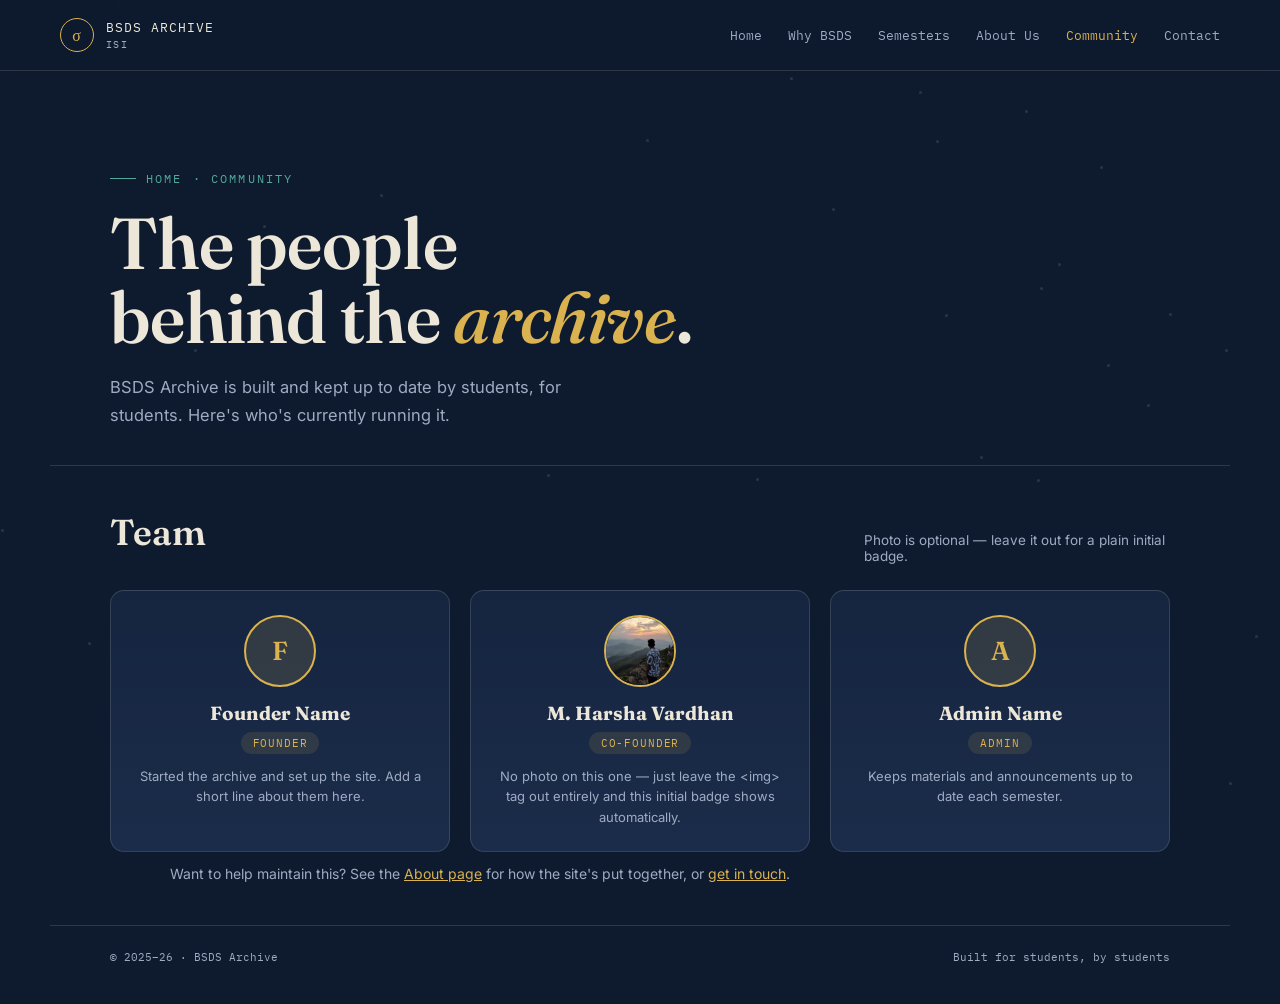
==== community.html @ 1b106ffe "Add files via upload" ====
<!DOCTYPE html>
<html lang="en">
<head>
<meta charset="UTF-8">
<meta name="viewport" content="width=device-width, initial-scale=1.0, maximum-scale=5.0, user-scalable=yes">
<title>Community · BSDS Archive</title>
<link rel="preconnect" href="https://fonts.googleapis.com">
<link href="https://fonts.googleapis.com/css2?family=Fraunces:opsz,wght@9..144,400;9..144,500;9..144,600;9..144,700&family=Inter:wght@400;500;600;700&family=IBM+Plex+Mono:wght@400;500;600&display=swap" rel="stylesheet">
<link rel="stylesheet" href="css/base.css">
<link rel="stylesheet" href="css/components.css">
<link rel="stylesheet" href="css/responsive.css">
</head>
<body>

<div id="scatter"></div>

<header class="topbar">
  <div class="brand">
    <div class="mark">σ</div>
    <div>BSDS ARCHIVE<small>ISI</small></div>
  </div>
  <nav class="top-links" id="navLinks">
    <a href="index.html">Home</a>
    <a href="index.html#about">Why BSDS</a>
    <a href="semesters.html">Semesters</a>
    <a href="about.html">About Us</a>
    <a href="community.html" class="current">Community</a>
    <a href="contact.html">Contact</a>
  </nav>
  <div class="nav-backdrop" id="navBackdrop"></div>
  <button class="nav-toggle" id="navToggle" aria-label="Toggle menu" aria-expanded="false">
    <span class="bar"></span><span class="bar"></span><span class="bar"></span>
  </button>
</header>

<main>
  <section class="hero hero-compact">
    <div>
      <div class="eyebrow"><a href="index.html">Home</a> · Community</div>
      <h1 class="headline">The people<br>behind the <em>archive</em>.</h1>
      <p class="lede">BSDS Archive is built and kept up to date by students, for students. Here's who's currently running it.</p>
    </div>
  </section>

  <div class="section-head">
    <h2>Team</h2>
    <p>Photo is optional — leave it out for a plain initial badge.</p>
  </div>
  <section class="about">
    <!--
      EDIT ME: one .member-card per person. "photo" is optional — omit
      the <img> entirely (see the second card below) and an initial
      badge shows instead. Just copy a card, change the name/role/bio,
      and either point img src at a real photo or delete the img tag.
    -->
    <div class="feature-grid" id="memberGrid">
      <div class="member-card">
        <img class="member-photo" src="files/community/founder.jpg" alt="Founder" onerror="this.remove()">
        <div class="member-initial" data-name="Founder Name">F</div>
        <h3>Founder Name</h3>
        <span class="member-role">Founder</span>
        <p>Started the archive and set up the site. Add a short line about them here.</p>
      </div>

      <div class="member-card">
        <img class="member-photo" src="files/community/cofounder.jpg" alt="Co-Founder" onerror="this.remove()">
        <div class="member-initial" data-name="Co-Founder Name">C</div>
        <h3>M. Harsha Vardhan</h3>
        <span class="member-role">Co-Founder</span>
        <p>No photo on this one — just leave the &lt;img&gt; tag out entirely and this initial badge shows automatically.</p>
      </div>

      <div class="member-card">
        <div class="member-initial" data-name="Admin Name">A</div>
        <h3>Admin Name</h3>
        <span class="member-role">Admin</span>
        <p>Keeps materials and announcements up to date each semester.</p>
      </div>
    </div>
    <p class="section-note">Want to help maintain this? See the <a href="about.html" style="color:var(--gold);">About page</a> for how the site's put together, or <a href="contact.html" style="color:var(--gold);">get in touch</a>.</p>
  </section>

  <footer>
    <span>© 2025–26 · BSDS Archive</span>
    <span>Built for students, by students</span>
  </footer>
</main>

<script src="js/app.js"></script>
<script>
  document.addEventListener('DOMContentLoaded', () => {
    initScatter();
    initFixedHeader();
    initMobileNav();
    initScrollReveal('.member-card');
    document.querySelectorAll('.member-initial').forEach((el) => {
      el.textContent = (el.dataset.name || '?').trim().charAt(0).toUpperCase();
    });
  });
</script>
<script src="./js/protection.js"></script>

</body>
</html>
---- css/base.css ----
/* =====================================================================
   BSDS ARCHIVE — BASE STYLESHEET
   =====================================================================
   Part 1 of 4. The stylesheet used to be one big file; it's now split
   by concern so each page only has to load what it actually uses:

     base.css        ← this file. Tokens, reset, header/nav, hero,
                        buttons, the About section, footer. Every page
                        loads this one.
     components.css   ← cards, tabs, timeline, syllabus, timetable,
                        calendar, the materials drawer, announcements.
                        Loaded by index/semesters/semesterN pages.
     viewer.css        ← just the PDF viewer page (viewer.html).
     responsive.css     ← every @media breakpoint, for every component
                        above. Loaded LAST on every page — @media rules
                        need to come after the rules they override.

   Load order in <head> matters: base.css → components.css (if needed)
   → viewer.css (if needed) → responsive.css always last.

   TABLE OF CONTENTS (this file)
   1.  DESIGN TOKENS ............................ :root
   2.  BASE / RESET ............................. *, html, body
   3.  AMBIENT BACKGROUND ....................... #scatter
   4.  HEADER + NAV (incl. mobile menu) ......... .topbar
   5.  HERO ......................................  .hero
   6.  SECTION HEADINGS .......................... .section-head
   7.  BUTTONS / TAGS / BADGES ................... .btn, .tag, .status
   7b. ABOUT / FEATURE GRID ..................... .about, .feature-card
   7c. CTA BANNER ................................ .cta-banner
   8.  FOOTER ....................................  footer
   ===================================================================== */


/* ---------------------------------------------------------------------
   1. DESIGN TOKENS
   All colors/spacing live here. Change a value once, it updates
   everywhere the variable is used — across all four CSS files.
--------------------------------------------------------------------- */
:root{
  --ink:#0e1a2e;         /* page background */
  --panel:#152540;       /* card background (top of gradient) */
  --panel-2:#1b2c4a;     /* card background (bottom of gradient) */
  --line: rgba(237,231,217,0.14); /* hairline borders */
  --paper:#ede7d9;       /* primary text */
  --paper-dim:#9fabc2;   /* secondary/muted text */

  /* accent colors — one per "subject family" used across the site */
  --gold:#dab24f;    /* Statistics / primary accent / "available" state */
  --violet:#8c80d6;  /* Mathematics */
  --teal:#52a99a;    /* Probability / holidays */
  --brick:#c06a4e;   /* Economics / exams */

  --radius: 14px;
  --radius-sm: 10px;
  --maxw: 1180px;
}

/* ---------------------------------------------------------------------
   2. BASE / RESET
--------------------------------------------------------------------- */
*{ box-sizing:border-box; }
html{ scroll-behavior:smooth; overflow-x:hidden; width:100%; }
body{
  margin:0;
  background:var(--ink);
  color:var(--paper);
  font-family:'Inter',sans-serif;
  overflow-x:hidden;
  width:100%;
  position:relative;
  padding-top:70px; /* rough fallback matching header.topbar's height, so there's
                        no flash of content underneath it before initFixedHeader()
                        in js/app.js measures and corrects this exactly */
}
::selection{ background:var(--gold); color:var(--ink); }
a{ color:inherit; }
img{ max-width:100%; display:block; }

/* Removes the ~300ms tap delay some mobile browsers add while deciding
   whether a tap is the start of a double-tap-to-zoom gesture, and drops
   the default gray flash on tap so buttons feel instantly responsive. */
button, a, .card, .tab-btn, .nav-toggle, .close-btn, .t-entry{
  touch-action: manipulation;
  -webkit-tap-highlight-color: transparent;
}

/* ---------------------------------------------------------------------
   3. AMBIENT BACKGROUND — small floating dots, purely decorative.
   Populated by js/app.js -> initScatter()
--------------------------------------------------------------------- */
#scatter{ position:fixed; inset:0; z-index:0; pointer-events:none; opacity:.55; }
#scatter span{
  position:absolute; width:3px; height:3px; border-radius:50%;
  background:var(--paper-dim); opacity:.35;
}
@keyframes float{ 0%,100%{ transform:translateY(0); } 50%{ transform:translateY(-22px); } }

/* ---------------------------------------------------------------------
   4. HEADER + NAV
--------------------------------------------------------------------- */
/* Fixed (not sticky) — sticky can behave inconsistently once nested/
   ambiguous scroll containers are involved (which is exactly what the
   overflow-x:hidden safety-net on html/body above creates in some mobile
   browsers), so this uses plain position:fixed to guarantee the header
   never scrolls away. See initFixedHeader() in js/app.js, which measures
   its real height and pushes <body>'s content down to match. */
header.topbar{
  position:fixed; top:0; left:0; right:0; z-index:40;
  display:flex; align-items:center; justify-content:space-between;
  padding:18px clamp(16px,5vw,60px);
  background:rgba(14,26,46,0.82);
  backdrop-filter: blur(10px);
  border-bottom:1px solid var(--line);
}
.brand{ display:flex; align-items:center; gap:12px; font-family:'IBM Plex Mono',monospace; letter-spacing:.08em; font-size:13px; }
.brand .mark{
  width:34px; height:34px; border:1px solid var(--gold); border-radius:50%;
  display:flex; align-items:center; justify-content:center;
  font-family:'Fraunces',serif; font-size:16px; color:var(--gold); flex:none;
}
.brand small{ display:block; color:var(--paper-dim); font-size:10px; letter-spacing:.14em; margin-top:2px; }

nav.top-links{ display:flex; align-items:center; gap:26px; font-size:13px; font-family:'IBM Plex Mono',monospace; color:var(--paper-dim); }
nav.top-links a{ text-decoration:none; transition:color .25s; white-space:nowrap; }
nav.top-links a:hover, nav.top-links a.current{ color:var(--gold); }

/* hamburger button — hidden on desktop, shown under 780px */
.nav-toggle{
  display:none; width:44px; height:44px; border-radius:50%;
  border:1px solid var(--line); background:transparent; color:var(--paper);
  cursor:pointer; align-items:center; justify-content:center; flex:none;
  position:relative; z-index:41; /* stays above the slide-in nav so it always toggles it */
}
.nav-toggle svg{ width:18px; height:18px; display:none; } /* legacy safeguard, spans below are what's actually used */
/* the two lines that morph into an "X" when the menu is open (see app.js toggleNav) */
.nav-toggle .bar{
  position:absolute; left:12px; right:12px; height:2px; background:currentColor;
  transition: transform .3s ease, opacity .2s ease;
}
.nav-toggle .bar:nth-child(1){ top:16px; }
.nav-toggle .bar:nth-child(2){ top:22px; }
.nav-toggle .bar:nth-child(3){ top:28px; }
.nav-toggle.active .bar:nth-child(1){ transform: translateY(6px) rotate(45deg); }
.nav-toggle.active .bar:nth-child(2){ opacity:0; }
.nav-toggle.active .bar:nth-child(3){ transform: translateY(-6px) rotate(-45deg); }

/* dimmed backdrop behind the mobile nav — invisible/inert until .open */
.nav-backdrop{
  display:none; position:fixed; inset:0; z-index:38;
  background:rgba(6,11,20,0.6); backdrop-filter: blur(2px);
  opacity:0; pointer-events:none; transition: opacity .3s ease;
}
.nav-backdrop.open{ opacity:1; pointer-events:auto; }

/* ---------------------------------------------------------------------
   5. HERO
--------------------------------------------------------------------- */
.hero{
  padding:min(11vw,100px) clamp(16px,6vw,60px) 40px;
  max-width:var(--maxw); margin:0 auto;
  display:grid; grid-template-columns: 1.15fr .85fr; gap:40px; align-items:center;
}
.hero.hero-compact{ padding-bottom:20px; grid-template-columns:1fr .6fr; }
.eyebrow{
  font-family:'IBM Plex Mono',monospace; font-size:12px; letter-spacing:.18em;
  color:var(--teal); text-transform:uppercase;
  display:flex; align-items:center; gap:10px; margin-bottom:20px;
  opacity:0; animation: rise .8s ease forwards .1s;
}
.eyebrow::before{ content:""; width:26px; height:1px; background:var(--teal); display:inline-block; }
.eyebrow a{ text-decoration:none; }
.eyebrow a:hover{ color:var(--gold); }

h1.headline{
  font-family:'Fraunces',serif; font-weight:600; font-size:clamp(34px,6vw,72px);
  line-height:1.03; margin:0 0 20px; letter-spacing:-.01em;
  opacity:0; animation: rise .9s ease forwards .25s;
}
h1.headline em{ font-style:italic; color:var(--gold); font-weight:500; }
.hero p.lede{
  font-size:16.5px; line-height:1.65; color:var(--paper-dim); max-width:48ch;
  opacity:0; animation: rise .9s ease forwards .4s;
}
.hero-stats{ display:flex; gap:30px; margin-top:30px; flex-wrap:wrap; opacity:0; animation: rise .9s ease forwards .55s; }
.hero-stats div b{ display:block; font-family:'Fraunces',serif; font-size:24px; color:var(--paper); }
.hero-stats div span{ font-size:10.5px; color:var(--paper-dim); font-family:'IBM Plex Mono',monospace; letter-spacing:.06em; }
@keyframes rise{ from{ opacity:0; transform:translateY(16px); } to{ opacity:1; transform:translateY(0); } }

/* decorative SVGs that sit beside the hero text (bell curve / staircase) */
.hero-figure{ opacity:0; animation: rise 1s ease forwards .35s; }
.hero-figure svg{ width:100%; height:auto; overflow:visible; }
.draw-line{
  fill:none; stroke:var(--gold); stroke-width:2; stroke-linecap:round;
  stroke-dasharray: 900; stroke-dashoffset:900;
  animation: draw 2.2s cubic-bezier(.65,0,.35,1) forwards .6s;
}
@keyframes draw{ to{ stroke-dashoffset:0; } }
.draw-fill{ opacity:0; animation: fadein 1.6s ease forwards 1.8s; }
@keyframes fadein{ to{ opacity:.14; } }
.axis{ stroke:var(--line); stroke-width:1; }
.tick{ fill:var(--paper-dim); font-family:'IBM Plex Mono',monospace; font-size:10px; }
.node-dot{
  fill:var(--ink); stroke:var(--paper-dim); stroke-width:1.4;
  opacity:0; animation: pop .5s ease forwards; transform-origin:center;
}
.node-dot.active{ stroke:var(--gold); fill:var(--gold); }
@keyframes pop{ from{ opacity:0; transform:scale(0); } to{ opacity:1; transform:scale(1); } }

/* ---------------------------------------------------------------------
   6. SECTION HEADINGS — reused above every major block
--------------------------------------------------------------------- */
.section-head{
  max-width:var(--maxw); margin:0 auto; padding:10px clamp(16px,6vw,60px) 26px;
  display:flex; align-items:baseline; justify-content:space-between; gap:20px;
  border-top:1px solid var(--line); padding-top:44px; flex-wrap:wrap;
  scroll-margin-top:90px; /* clears the fixed header when jumped to via an
                              anchor link like index.html#about — otherwise
                              the section would land partially hidden under it */
}
.section-head h2{ font-family:'Fraunces',serif; font-weight:600; font-size:clamp(24px,3.4vw,36px); margin:0; }
.section-head p{ color:var(--paper-dim); font-size:13.5px; max-width:34ch; margin:0; }

/* ---------------------------------------------------------------------
   7. BUTTONS / TAGS / STATUS BADGES — small reusable pieces
--------------------------------------------------------------------- */
.btn-row{ display:flex; gap:14px; flex-wrap:wrap; margin-top:34px; opacity:0; animation: rise .9s ease forwards .7s; }
.btn{
  display:inline-flex; align-items:center; gap:10px;
  font-family:'IBM Plex Mono',monospace; font-size:13px; letter-spacing:.03em;
  padding:14px 22px; border-radius:30px; text-decoration:none; cursor:pointer;
  border:1px solid transparent; transition: transform .3s cubic-bezier(.2,.8,.2,1), border-color .3s, background .3s, color .3s;
}
.btn svg{ width:14px; height:14px; transition: transform .3s; }
.btn-primary{ background:var(--gold); color:var(--ink); }
.btn-primary:hover{ transform:translateY(-3px); box-shadow:0 14px 28px -14px rgba(218,178,79,0.55); }
.btn-primary:hover svg{ transform:translateX(4px); }
.btn-ghost{ background:transparent; color:var(--paper); border-color:var(--line); }
.btn-ghost:hover{ border-color:var(--gold); color:var(--gold); transform:translateY(-3px); }

.tag{
  font-family:'IBM Plex Mono',monospace; font-size:10.5px; letter-spacing:.03em;
  padding:4px 9px; border:1px solid var(--line); border-radius:20px; color:var(--paper-dim);
  display:inline-block;
}
.status{
  font-family:'IBM Plex Mono',monospace; font-size:10.5px; letter-spacing:.08em; text-transform:uppercase;
  padding:6px 12px; border-radius:20px; white-space:nowrap; display:inline-block;
}
.status.on{ background:rgba(218,178,79,0.14); color:var(--gold); border:1px solid rgba(218,178,79,0.4); }
.status.off{ background:rgba(159,171,194,0.08); color:var(--paper-dim); border:1px solid var(--line); }

/* ---------------------------------------------------------------------
   7b. INTRO / ABOUT SECTION — feature grid used on the landing page
--------------------------------------------------------------------- */
.about{ max-width:var(--maxw); margin:0 auto; padding:0 clamp(16px,6vw,60px) 20px; }
.about-lede{ font-size:16px; line-height:1.7; color:var(--paper-dim); max-width:70ch; margin:0 0 40px; }
.feature-grid{
  display:grid; grid-template-columns:repeat(auto-fit,minmax(230px,1fr)); gap:20px; margin-bottom:10px;
}
.feature-card{
  background: linear-gradient(180deg, var(--panel) 0%, var(--panel-2) 100%);
  border:1px solid var(--line); border-radius:var(--radius);
  padding:24px 22px; opacity:0; transform:translateY(20px);
}
.feature-card.in{ animation: rise .65s ease forwards; }
.feature-card .f-icon{
  width:38px; height:38px; border-radius:10px; display:flex; align-items:center; justify-content:center;
  background:rgba(218,178,79,0.1); color:var(--accent,var(--gold)); margin-bottom:16px;
}
.feature-card .f-icon svg{ width:19px; height:19px; }
.feature-card h3{ font-family:'Fraunces',serif; font-size:19px; margin:0 0 8px; }
.feature-card p{ font-size:13.5px; line-height:1.6; color:var(--paper-dim); margin:0; }
.feature-card:nth-child(1){ --accent:var(--gold); }
.feature-card:nth-child(2){ --accent:var(--violet); }
.feature-card:nth-child(3){ --accent:var(--teal); }
.feature-card:nth-child(4){ --accent:var(--brick); }
.feature-card .f-icon{ background:color-mix(in srgb, var(--accent,var(--gold)) 14%, transparent); }

/* ---------------------------------------------------------------------
   7c. CTA BANNER — closing push toward the semester picker
--------------------------------------------------------------------- */
.cta-banner{
  max-width:var(--maxw); margin:40px auto 0; padding:44px clamp(24px,6vw,60px);
  background: linear-gradient(135deg, rgba(218,178,79,0.1), rgba(140,128,214,0.06));
  border:1px solid var(--line); border-radius:20px;
  display:flex; align-items:center; justify-content:space-between; gap:24px; flex-wrap:wrap;
  opacity:0; transform:translateY(20px);
}
.cta-banner.in{ animation: rise .7s ease forwards; }
.cta-banner h3{ font-family:'Fraunces',serif; font-size:clamp(22px,3vw,30px); margin:0 0 6px; }
.cta-banner p{ margin:0; color:var(--paper-dim); font-size:14px; max-width:44ch; }

/* ---------------------------------------------------------------------
   8. FOOTER
--------------------------------------------------------------------- */
footer{
  border-top:1px solid var(--line); padding:24px clamp(16px,6vw,60px) 40px;
  display:flex; justify-content:space-between; align-items:center; flex-wrap:wrap; gap:10px;
  font-family:'IBM Plex Mono',monospace; font-size:11px; color:var(--paper-dim);
  max-width:var(--maxw); margin:0 auto;
}
---- css/components.css ----
/* =====================================================================
   BSDS ARCHIVE — COMPONENTS STYLESHEET
   =====================================================================
   Part 2 of 4 — see base.css for the full file-split explanation.
   Loaded AFTER base.css, on every page except viewer.html (which has
   no cards/tabs/timeline of its own).

   TABLE OF CONTENTS
   9.  ANNOUNCEMENTS ............................ .announce-grid
   10. SEMESTER TIMELINE ......................... .timeline
   11. SUBJECT CARD GRID (materials) ............ .grid, .card
   12. TABS (materials/syllabus/timetable/...) .. .tabs
   13. SYLLABUS ACCORDION ....................... .syllabus
   14. TIMETABLE TABLE .......................... .table-scroll
   15. ACADEMIC CALENDAR LIST ................... .cal-list
   16. MATERIALS DRAWER (modal) ................. .overlay, .drawer
   ===================================================================== */


/* ---------------------------------------------------------------------
   9. ANNOUNCEMENTS — cards generated from a data/*.txt file.
   Used both for the site-wide feed (data/announcements.txt, on
   index.html) and per-semester feeds (data/sem1-announcements.txt,
   etc., on each semesterN.html) — same component, different source.
--------------------------------------------------------------------- */
.announce-grid{
  max-width:var(--maxw); margin:0 auto; padding:0 clamp(16px,6vw,60px) 20px;
  display:grid; grid-template-columns:repeat(auto-fit,minmax(240px,1fr)); gap:16px;
}
.announce-card{
  background: linear-gradient(180deg, var(--panel) 0%, var(--panel-2) 100%);
  border:1px solid var(--line); border-left:3px solid var(--gold);
  border-radius:var(--radius-sm); padding:18px 20px;
  opacity:0; transform:translateY(16px);
}
.announce-card.in{ animation: rise .6s ease forwards; }
.announce-card .a-date{
  font-family:'IBM Plex Mono',monospace; font-size:10.5px; letter-spacing:.06em;
  color:var(--gold); text-transform:uppercase; display:block; margin-bottom:8px;
}
.announce-card .a-author{
  font-family:'IBM Plex Mono',monospace; font-size:10.5px; letter-spacing:.03em;
  color:var(--paper-dim); display:block; margin-top:-6px; margin-bottom:8px;
  /* negative top margin pulls this up snug under the date (so they read
     as one byline group) while still leaving the usual 8px gap before
     the title either way — whether or not an author line is present */
}
.announce-card h4{ font-family:'Fraunces',serif; font-size:18px; margin:0 0 8px; }
.announce-card p{ font-size:13.5px; line-height:1.55; color:var(--paper-dim); margin:0; white-space:pre-line; }
.announce-empty, .announce-error{
  max-width:var(--maxw); margin:0 auto; padding:0 clamp(16px,6vw,60px) 20px;
  color:var(--paper-dim); font-size:13.5px; line-height:1.6;
}
.announce-error code{
  background:rgba(255,255,255,0.06); padding:2px 6px; border-radius:5px;
  font-family:'IBM Plex Mono',monospace; font-size:12px;
}

/* ---------------------------------------------------------------------
   10. SEMESTER TIMELINE — the vertical "spine" list on semesters.html
--------------------------------------------------------------------- */
.timeline{ max-width:var(--maxw); margin:0 auto; padding:0 clamp(16px,6vw,60px) 100px; position:relative; }
.timeline::before{
  content:""; position:absolute; left:calc(clamp(16px,6vw,60px) + 23px); top:6px; bottom:6px;
  width:1px; background: linear-gradient(180deg, var(--gold), var(--line) 30%, var(--line));
}
.t-row{
  position:relative; display:grid; grid-template-columns:48px 1fr; gap:20px;
  padding:14px 0; opacity:0; transform:translateY(20px);
}
.t-row.in{ animation: rise .7s ease forwards; }
.t-node{
  width:48px; height:48px; border-radius:50%; z-index:2; flex:none;
  display:flex; align-items:center; justify-content:center;
  font-family:'IBM Plex Mono',monospace; font-size:13px;
  background:var(--panel); border:1px solid var(--line); color:var(--paper-dim);
}
.t-row.available .t-node{ border-color:var(--gold); color:var(--gold); box-shadow:0 0 0 5px rgba(218,178,79,0.08); }

.t-entry{
  display:flex; text-decoration:none; color:inherit;
  background: linear-gradient(180deg, var(--panel) 0%, var(--panel-2) 100%);
  border:1px solid var(--line); border-radius:var(--radius);
  padding:20px 24px; transition: transform .4s cubic-bezier(.2,.8,.2,1), border-color .3s, box-shadow .4s;
  align-items:center; justify-content:space-between; gap:18px; flex-wrap:wrap;
}
a.t-entry:hover, a.t-entry:focus-visible{
  transform:translateY(-4px); border-color:var(--gold);
  box-shadow: 0 18px 40px -18px rgba(0,0,0,.55); outline:none;
}
.t-row:not(.available) .t-entry{ cursor:default; opacity:.6; }
.t-main h3{ font-family:'Fraunces',serif; font-weight:600; font-size:22px; margin:0 0 8px; }
.t-tags{ display:flex; gap:8px; flex-wrap:wrap; }
.t-side{ display:flex; align-items:center; gap:14px; flex:none; }
.t-arrow{ width:16px; height:16px; color:var(--gold); transition:transform .3s; flex:none; }
a.t-entry:hover .t-arrow{ transform:translateX(5px); }

/* ---------------------------------------------------------------------
   11. SUBJECT CARD GRID — the four course cards (Materials tab)
--------------------------------------------------------------------- */
.grid{
  max-width:var(--maxw); margin:0 auto; padding:26px clamp(16px,6vw,60px) 60px;
  display:grid; grid-template-columns:repeat(auto-fit,minmax(240px,1fr)); gap:20px;
}
.card{
  position:relative;
  background: linear-gradient(180deg, var(--panel) 0%, var(--panel-2) 100%);
  border:1px solid var(--line); border-radius:var(--radius);
  padding:24px 22px 20px; cursor:pointer; text-align:left;
  color:inherit; font:inherit;
  transition: transform .4s cubic-bezier(.2,.8,.2,1), border-color .3s, box-shadow .4s;
  opacity:0; transform:translateY(24px);
}
.card.in{ animation: rise .7s ease forwards; }
.card:hover, .card:focus-visible{
  transform: translateY(-6px); border-color: var(--accent, var(--gold));
  box-shadow: 0 18px 40px -18px rgba(0,0,0,.55); outline:none;
}
.card::before{
  content:""; position:absolute; top:14px; right:14px; width:9px; height:9px;
  border-radius:50%; border:1px solid var(--line);
}
.card .code{ font-family:'IBM Plex Mono',monospace; font-size:11px; letter-spacing:.1em; color:var(--accent); margin-bottom:12px; display:block; }
.card h3{ font-family:'Fraunces',serif; font-weight:600; font-size:22px; margin:0 0 10px; }
.card p{ font-size:13.5px; color:var(--paper-dim); line-height:1.55; margin:0 0 18px; min-height:42px; }
.card .glyph{ width:60px; height:38px; }
.card .glyph path, .card .glyph line, .card .glyph circle{
  stroke: var(--accent); fill:none; stroke-width:1.6;
  stroke-dasharray:200; stroke-dashoffset:200; transition: stroke-dashoffset 1s ease;
}
.card:hover .glyph path, .card:hover .glyph line, .card:hover .glyph circle{ stroke-dashoffset:0; }
.card .cta{ margin-top:14px; display:flex; align-items:center; gap:8px; font-family:'IBM Plex Mono',monospace; font-size:11.5px; color:var(--accent); letter-spacing:.04em; }
.card .cta svg{ width:12px; height:12px; transition: transform .3s; }
.card:hover .cta svg{ transform:translateX(4px); }

.card[data-subj="statistics"]{ --accent: var(--gold); }
.card[data-subj="mathematics"]{ --accent: var(--violet); }
.card[data-subj="probability"]{ --accent: var(--teal); }
.card[data-subj="economics"]{ --accent: var(--brick); }

/* ---------------------------------------------------------------------
   12. TABS — Materials / Syllabus / Timetable / Announcements / Calendar
--------------------------------------------------------------------- */
.tabs{
  max-width:var(--maxw); margin:0 auto; padding:10px clamp(16px,6vw,60px) 0;
  display:flex; gap:6px; flex-wrap:wrap; border-bottom:1px solid var(--line);
}
.tab-btn{
  font-family:'IBM Plex Mono',monospace; font-size:12.5px; letter-spacing:.05em;
  background:transparent; border:none; color:var(--paper-dim); cursor:pointer;
  padding:12px 16px; position:relative; transition: color .25s;
}
.tab-btn:hover{ color:var(--paper); }
.tab-btn.active{ color:var(--gold); }
.tab-btn.active::after{
  content:""; position:absolute; left:16px; right:16px; bottom:-1px; height:2px; background:var(--gold);
  animation: growline .3s ease;
}
@keyframes growline{ from{ transform:scaleX(0); } to{ transform:scaleX(1); } }

.tab-panel{ max-width:var(--maxw); margin:0 auto; padding:0 clamp(16px,6vw,60px); }
.tab-panel[hidden]{ display:none; }
.tab-panel-inner{ padding:30px 0 70px; opacity:0; animation: rise .5s ease forwards; }

/* ---------------------------------------------------------------------
   13. SYLLABUS ACCORDION
--------------------------------------------------------------------- */
.syllabus-course{
  border:1px solid var(--line); border-left:3px solid var(--accent, var(--gold));
  border-radius:var(--radius-sm); margin-bottom:14px; overflow:hidden;
  background: linear-gradient(180deg, var(--panel) 0%, var(--panel-2) 100%);
}
.syllabus-course summary{
  cursor:pointer; list-style:none; padding:16px 20px;
  display:flex; align-items:center; justify-content:space-between; gap:12px;
  font-family:'Fraunces',serif; font-size:18px;
}
.syllabus-course summary::-webkit-details-marker{ display:none; }
.syllabus-course summary .chev{ width:14px; height:14px; color:var(--paper-dim); transition: transform .3s; flex:none; }
.syllabus-course[open] summary .chev{ transform:rotate(90deg); }
.syllabus-course .units{ padding:0 20px 18px; }
.syllabus-unit{ display:flex; gap:12px; padding:9px 0; border-top:1px solid var(--line); font-size:13.8px; line-height:1.55; }
.syllabus-unit:first-child{ border-top:none; }
.syllabus-unit .u-num{ font-family:'IBM Plex Mono',monospace; font-size:11px; color:var(--paper-dim); flex:none; width:52px; }

/* named sub-section within a course's syllabus, e.g. "One Variable
   Calculus" / "Linear Algebra" inside Mathematics I — each restarts its
   own Unit 1, 2, 3... numbering. See _renderSyllabusGroups() in js/app.js */
.syllabus-group{ margin-top:6px; }
.syllabus-group + .syllabus-group{ margin-top:18px; padding-top:14px; border-top:1px dashed var(--line); }
.syllabus-group-heading{
  font-family:'IBM Plex Mono',monospace; font-size:11px; letter-spacing:.1em; text-transform:uppercase;
  color:var(--accent); margin:0 0 8px;
}

/* ---------------------------------------------------------------------
   14. TIMETABLE TABLE
--------------------------------------------------------------------- */
.table-scroll{
  overflow-x:auto; border:1px solid var(--line); border-radius:var(--radius-sm);
 
}
table.timetable{ width:100%; border-collapse:collapse; min-width:640px; font-size:13px; }
table.timetable th, table.timetable td{
  padding:12px 14px; text-align:left; border-bottom:1px solid var(--line); white-space:nowrap;
}
table.timetable thead th{
  font-family:'IBM Plex Mono',monospace; font-size:10.5px; letter-spacing:.06em; text-transform:uppercase;
  color:var(--gold); background:rgba(218,178,79,0.06);
}
table.timetable tbody tr:last-child td{ border-bottom:none; }
table.timetable tbody tr:hover{ background:rgba(255,255,255,0.03); }
table.timetable td.slot{ font-family:'IBM Plex Mono',monospace; color:var(--paper-dim); font-size:11.5px; }
table.timetable td.free{ color:var(--paper-dim); opacity:.5; }
.scroll-hint{ display:none; font-family:'IBM Plex Mono',monospace; font-size:11px; color:var(--paper-dim); margin:8px 2px 0; }

/* "Click here to download..." link shown above a tab's content when a
   downloadable file is available for it (timetable.download /
   syllabusDownload in js/data/sem1.js) */
.tab-download-note{
  display:inline-flex; align-items:center; gap:8px; margin-bottom:14px;
  font-family:'IBM Plex Mono',monospace; font-size:12.5px; color:var(--gold);
  text-decoration:none; padding:9px 16px; border:1px solid rgba(218,178,79,0.35);
  border-radius:20px; background:rgba(218,178,79,0.08); transition:all .2s;
}
.tab-download-note:hover{ background:rgba(218,178,79,0.16); border-color:var(--gold); }
.tab-download-note svg{ width:14px; height:14px; flex:none; }

/* second table on the Timetable tab, listing who teaches what —
   timetable.faculty in js/data/sem1.js */
.table-subheading{
  font-family:'Fraunces',serif; font-size:18px; margin:30px 0 12px;
}

/* A plain passage of text you can drop into any section — under a
   heading, above/below a table, wherever. Just wrap your text in
   <p class="section-note">...</p> in the relevant HTML file. Lines up
   with the same left/right gutter as everything else on the page. */
.section-note{
  max-width:var(--maxw); margin:0 auto 20px; padding:0 clamp(16px,6vw,60px);
  color:var(--paper-dim); font-size:14px; line-height:1.65;
}

/* ---------------------------------------------------------------------
   15. ACADEMIC CALENDAR LIST
--------------------------------------------------------------------- */
.cal-month{ margin-bottom:26px; }
.cal-month h4{
  font-family:'IBM Plex Mono',monospace; font-size:11px; letter-spacing:.14em; text-transform:uppercase;
  color:var(--paper-dim); margin:0 0 10px; padding-bottom:8px; border-bottom:1px solid var(--line);
}
.cal-item{ display:flex; align-items:center; gap:14px; padding:11px 4px; border-bottom:1px solid var(--line); }
.cal-item:last-child{ border-bottom:none; }
.cal-date{ font-family:'IBM Plex Mono',monospace; font-size:12.5px; color:var(--paper-dim); width:56px; flex:none; }
.cal-title{ font-size:14px; flex:1; }
.cal-type{
  font-family:'IBM Plex Mono',monospace; font-size:10px; letter-spacing:.06em; text-transform:uppercase;
  padding:4px 10px; border-radius:20px; flex:none;
}
.cal-type.holiday{ background:rgba(82,169,154,0.14); color:var(--teal); border:1px solid rgba(82,169,154,0.4); }
.cal-type.exam{ background:rgba(192,106,78,0.14); color:var(--brick); border:1px solid rgba(192,106,78,0.4); }
.cal-type.event{ background:rgba(218,178,79,0.14); color:var(--gold); border:1px solid rgba(218,178,79,0.4); }
.cal-type.registration{ background:rgba(140,128,214,0.14); color:var(--violet); border:1px solid rgba(140,128,214,0.4); }

/* ---------------------------------------------------------------------
   16. MATERIALS DRAWER (modal opened from a subject card)
--------------------------------------------------------------------- */
.overlay{
  position:fixed; inset:0; z-index:100;
  background: rgba(6,11,20,0.72); backdrop-filter: blur(6px);
  display:flex; align-items:center; justify-content:center; padding:20px;
  opacity:0; pointer-events:none; transition: opacity .35s ease;
  overscroll-behavior:contain;
}
.overlay.open{ opacity:1; pointer-events:auto; }
.drawer{
  width:100%; max-width:640px; max-height:86vh; max-height:86dvh;
  overflow-y:auto; overscroll-behavior:contain;
  background: linear-gradient(180deg,#182948,#101d34);
  border:1px solid var(--line); border-radius:18px;
  padding:30px clamp(20px,4vw,44px) 28px;
  transform: translateY(30px) scale(.97); opacity:0;
  transition: transform .45s cubic-bezier(.2,.9,.25,1), opacity .4s ease;
}
.overlay.open .drawer{ transform:translateY(0) scale(1); opacity:1; }
.drawer-head{ display:flex; justify-content:space-between; align-items:flex-start; gap:16px; border-bottom:1px solid var(--line); padding-bottom:16px; margin-bottom:20px; }
.drawer-head .code{ font-family:'IBM Plex Mono',monospace; font-size:11px; letter-spacing:.1em; color:var(--accent); }
.drawer-head h3{ font-family:'Fraunces',serif; font-size:28px; margin:8px 0 6px; }
.drawer-head p{ margin:0; color:var(--paper-dim); font-size:13.5px; max-width:40ch; }
.close-btn{
  width:34px; height:34px; border-radius:50%; border:1px solid var(--line);
  background:transparent; color:var(--paper); cursor:pointer; flex:none;
  display:flex; align-items:center; justify-content:center; transition: all .25s;
}
.close-btn:hover{ border-color: var(--accent); color:var(--accent); transform:rotate(90deg); }

.cat{ margin-bottom:20px; opacity:0; transform:translateY(14px); animation: rise .55s ease forwards; }
.cat h4{
  font-family:'IBM Plex Mono',monospace; font-size:11px; letter-spacing:.12em; text-transform:uppercase;
  color:var(--accent); margin:0 0 10px; display:flex; align-items:center; gap:10px;
}
.cat h4::after{ content:""; flex:1; height:1px; background:var(--line); }

/* each material row is a button that expands to reveal Download / Open
   actions — see openDrawer() + _toggleItemActions() in js/app.js */
.item-row{ margin-bottom:6px; border-radius:10px; overflow:hidden; }
.item{
  width:100%; display:flex; align-items:center; gap:12px; padding:11px 12px; border-radius:10px;
  border:1px solid transparent; background:transparent; color:inherit; font:inherit; text-align:left;
  cursor:pointer; transition: border-color .25s, background .25s;
}
.item:hover{ border-color:var(--line); background:rgba(255,255,255,0.03); }
.item .ic{ width:17px; height:17px; flex:none; color:var(--accent); }
.item .t-text{ flex:1; }
.item .meta{ font-family:'IBM Plex Mono',monospace; font-size:10.5px; color:var(--paper-dim); flex:none; }
.item .chev{ width:13px; height:13px; color:var(--paper-dim); flex:none; transition: transform .3s; }
.item[aria-expanded="true"] .chev{ transform:rotate(90deg); }

/* smooth height reveal without needing to measure content height */
.item-actions-wrap{ display:grid; grid-template-rows:0fr; transition: grid-template-rows .3s ease; }
.item-actions-wrap.open{ grid-template-rows:1fr; }
.item-actions{ overflow:hidden; min-height:0; }
.item-actions-inner{ display:flex; gap:10px; padding:4px 12px 14px 41px; flex-wrap:wrap; }
.action-btn{
  display:inline-flex; align-items:center; gap:7px;
  font-family:'IBM Plex Mono',monospace; font-size:11.5px; letter-spacing:.03em;
  padding:8px 14px; border-radius:20px; text-decoration:none; cursor:pointer;
  border:1px solid var(--line); color:var(--paper-dim); transition: all .25s;
}
.action-btn svg{ width:12px; height:12px; }
.action-btn:hover{ border-color:var(--accent); color:var(--accent); }
.action-btn.primary{ background:var(--accent); border-color:var(--accent); color:var(--ink); }
.action-btn.primary:hover{ opacity:.88; color:var(--ink); }
/* Dropbox/Google Drive buttons for large reference files hosted
   externally — see the "links" field on a material item in
   js/data/sem1.js. Colors are just a light brand-ish tint, purely
   cosmetic; change freely to match your own preference. */
.action-btn-dropbox{ border-color:rgba(0,97,255,0.35); color:#6ea8ff; }
.action-btn-dropbox:hover{ background:rgba(0,97,255,0.12); border-color:#6ea8ff; }
.action-btn-drive{ border-color:rgba(52,168,83,0.35); color:#7bd393; }
.action-btn-drive:hover{ background:rgba(52,168,83,0.12); border-color:#7bd393; }
.action-empty{
  font-family:'IBM Plex Mono',monospace; font-size:11.5px; color:var(--paper-dim);
  padding:8px 4px; opacity:.7;
}

/* ---------------------------------------------------------------------
   17. SEARCH / FILTER BOX — reused above the Materials grid and above
   every Announcements grid. Purely a filter: it shows/hides existing
   cards client-side (see initFilterBox() in js/app.js), no server or
   index involved.
--------------------------------------------------------------------- */
.search-wrap{
  max-width:var(--maxw); margin:0 auto 18px; padding:0 clamp(16px,6vw,60px);
  position:relative;
  /* spacing below lives in margin, not padding — padding here would grow
     this box's own height and throw off the icon's top:50% centering,
     which is calculated against this element's own padding-box height */
}
.search-wrap svg{
  position:absolute; left:calc(clamp(16px,6vw,60px) + 14px); top:50%; transform:translateY(-50%);
  width:15px; height:15px; color:var(--paper-dim); pointer-events:none;
}
.search-box{
  width:100%; background:var(--panel); border:1px solid var(--line); border-radius:24px;
  padding:11px 16px 11px 42px; color:var(--paper); font-family:'Inter',sans-serif; font-size:14px;
  outline:none; transition:border-color .25s;
}
.search-box::placeholder{ color:var(--paper-dim); }
.search-box:focus{ border-color:var(--gold); }

/* ---------------------------------------------------------------------
   18. CONTACT FORM — reuses .search-box for its inputs (same dark,
   rounded-field look as the search boxes elsewhere), just with a
   rectangular radius instead of a full pill, which reads oddly on a
   multi-line textarea.
--------------------------------------------------------------------- */
.contact-form{ max-width:640px; }
.form-row{ display:grid; grid-template-columns:1fr 1fr; gap:16px; }
.form-field{ display:flex; flex-direction:column; gap:7px; margin-bottom:16px; }
.form-field span{
  font-family:'IBM Plex Mono',monospace; font-size:11px; letter-spacing:.06em;
  text-transform:uppercase; color:var(--paper-dim);
}
.form-input{ border-radius:10px; resize:vertical; font-family:'Inter',sans-serif; }
textarea.form-input{ line-height:1.5; }
.form-footer{ display:flex; align-items:center; gap:16px; flex-wrap:wrap; margin-top:6px; }
.form-status{ font-size:13px; color:var(--paper-dim); }
.form-status.success{ color:var(--teal); }
.form-status.error{ color:var(--brick); }

/* Same look, but sized for the narrow materials drawer rather than a
   full-width page section — see the "search within this course" box
   openDrawer() adds in js/app.js. Same padding-vs-margin rule as above. */
.drawer-search{ position:relative; margin-bottom:20px; }
.drawer-search svg{
  position:absolute; left:14px; top:50%; transform:translateY(-50%);
  width:14px; height:14px; color:var(--paper-dim); pointer-events:none;
}
.drawer-search .search-box{ padding-left:38px; font-size:13.5px; }

/* Community page member cards — reuses .feature-grid's layout, just
   with a photo/initial badge added on top. Photo is optional: if the
   <img> in community.html 404s or is omitted, .member-initial (an
   initial-letter badge) shows instead automatically. */
.member-card{
  background: linear-gradient(180deg, var(--panel) 0%, var(--panel-2) 100%);
  border:1px solid var(--line); border-radius:var(--radius);
  padding:24px 22px; text-align:center; opacity:0; transform:translateY(20px);
}
.member-card.in{ animation: rise .65s ease forwards; }
.member-photo{
  width:72px; height:72px; border-radius:50%; object-fit:cover;
  margin:0 auto 14px; border:2px solid var(--gold);
}
.member-initial{
  width:72px; height:72px; border-radius:50%; margin:0 auto 14px;
  background:rgba(218,178,79,0.14); border:2px solid var(--gold); color:var(--gold);
  display:flex; align-items:center; justify-content:center;
  font-family:'Fraunces',serif; font-size:26px; font-weight:600;
}
.member-card:has(.member-photo) .member-initial{ display:none; } /* photo present + loaded — hide the badge */
.member-card h3{ font-family:'Fraunces',serif; font-size:19px; margin:0 0 6px; }
.member-role{
  display:inline-block; font-family:'IBM Plex Mono',monospace; font-size:10.5px; letter-spacing:.08em;
  text-transform:uppercase; color:var(--gold); background:rgba(218,178,79,0.12);
  padding:4px 12px; border-radius:20px; margin-bottom:12px;
}
.member-card p{ font-size:13px; line-height:1.55; color:var(--paper-dim); margin:0; }
---- css/responsive.css ----
/* =====================================================================
   BSDS ARCHIVE — RESPONSIVE STYLESHEET
   =====================================================================
   Part 4 of 4 — see base.css for the full file-split explanation.
   Loaded LAST on every page, after base.css (+ components.css and/or
   viewer.css as needed) — @media rules need to come after the base
   rules they override, or the cascade won't apply them correctly.

   Mobile-first isn't used here (the site was designed desktop-first),
   so each breakpoint below progressively simplifies the layout as the
   viewport shrinks. Test at 1024 / 780 / 600 / 380.

   TABLE OF CONTENTS
   1. Tablets & small laptops ................... max-width:1024px
   2. Tablets portrait / large phones (nav → ☰) .. max-width:780px
   3. Phones ..................................... max-width:600px
   4. Small phones ............................... max-width:380px
   5. Reduced motion ............................. prefers-reduced-motion
   ===================================================================== */

/* Tablets & small laptops */
@media (max-width:1024px){
  .hero{ gap:28px; }
  .hero-stats{ gap:22px; }
}

/* Tablets portrait / large phones — nav collapses to hamburger */
@media (max-width:780px){
  .hero{ grid-template-columns:1fr; }
  .hero-figure{ order:-1; max-width:320px; margin:0 auto; }
  .hero.hero-compact{ grid-template-columns:1fr; }
  .section-head{ flex-direction:column; align-items:flex-start; }

  nav.top-links{
    position:fixed; top:0; right:0; height:100vh; height:100dvh;
    width:300px; max-width:78vw;
    background:var(--panel); border-left:1px solid var(--line);
    flex-direction:column; align-items:flex-start; justify-content:flex-start;
    padding:90px 26px 26px; gap:8px; font-size:16px;
    transform:translateX(100%); transition: transform .35s cubic-bezier(.2,.8,.2,1);
    z-index:39; overflow-y:auto; overscroll-behavior:contain;
  }
  nav.top-links.open{ transform:translateX(0); }
  nav.top-links a{
    width:100%; padding:14px 4px; border-bottom:1px solid var(--line);
    min-height:44px; display:flex; align-items:center; /* comfortable tap target */
  }
  .nav-toggle{ display:flex; }
  .nav-backdrop{ display:block; }

  .timeline::before{ left:calc(clamp(16px,6vw,60px) + 23px); }
  .t-entry{ padding:18px; }

  /* tab strip becomes a single scrollable row instead of wrapping to a second
     line, which is what made the layout look like it was "out of sync" */
  .tabs{ flex-wrap:nowrap; overflow-x:auto; scrollbar-width:none; }
  .tabs::-webkit-scrollbar{ display:none; }
  .tab-btn{ flex:none; white-space:nowrap; }
}

/* Phones */
@media (max-width:600px){
  body{ padding-top:62px; } /* matches the reduced header padding below */
  header.topbar{ padding:14px 16px; }
  .brand{ font-size:11.5px; }
  .brand small{ font-size:9px; }
  .hero{ padding-top:56px; }
  .hero-stats{ gap:18px 26px; }
  .card{ padding:20px 18px 18px; }
  .drawer{ padding:24px 18px 22px; border-radius:14px; }
  .drawer-head h3{ font-size:24px; }
  .tabs{ gap:2px; }
  .tab-btn{ padding:10px 12px; font-size:11.5px; }
  .cal-item{ flex-wrap:wrap; }
  .cal-title{ order:1; width:100%; }
  .cal-date{ order:0; }
  .cal-type{ order:2; }
  .scroll-hint{ display:block; }
  .cta-banner{ flex-direction:column; align-items:flex-start; text-align:left; padding:32px 22px; }
  .btn-row{ width:100%; }
  .btn{ flex:1; justify-content:center; }
  .form-row{ grid-template-columns:1fr; gap:0; }

  .viewer-topbar{ padding:12px 14px; gap:10px; }
  .viewer-title{ font-size:14px; }
  .viewer-toolbar{ padding:8px 10px; gap:8px; justify-content:center; }
  .vt-label{ min-width:64px; font-size:11px; }
  .vt-btn{ width:32px; height:32px; }
  .pdf-pages{ gap:14px; }
  .search-bar{ padding:8px 12px; }
  .search-bar-results{ display:none; } /* saves space on small screens; still announced via the input itself */
}

/* Small phones */
@media (max-width:380px){
  h1.headline{ font-size:32px; }
  .hero-stats div b{ font-size:20px; }
  .syllabus-course summary{ font-size:16px; padding:14px 16px; }
}

/* ---------------------------------------------------------------------
   REDUCED MOTION — respect the OS-level accessibility setting
--------------------------------------------------------------------- */
@media (prefers-reduced-motion: reduce){
  *{ animation-duration:.01ms !important; animation-iteration-count:1 !important; transition-duration:.01ms !important; }
}
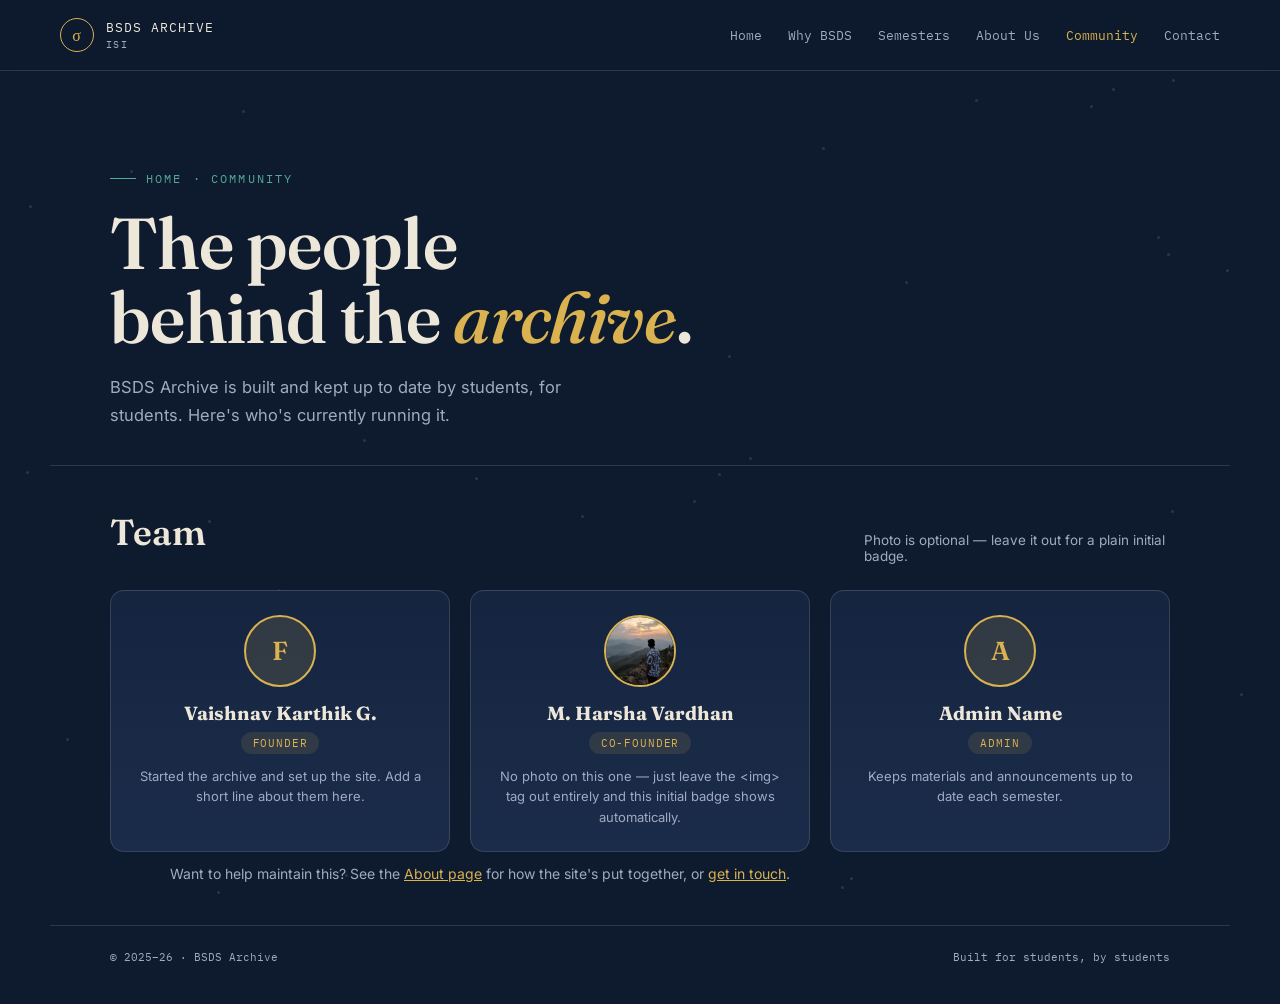
==== commit ea11c8ac: "Update community.html" ====
--- a/community.html
+++ b/community.html
@@ -57,7 +57,7 @@
       <div class="member-card">
         <img class="member-photo" src="files/community/founder.jpg" alt="Founder" onerror="this.remove()">
         <div class="member-initial" data-name="Founder Name">F</div>
-        <h3>Founder Name</h3>
+        <h3>Vaishnav Karthik G.</h3>
         <span class="member-role">Founder</span>
         <p>Started the archive and set up the site. Add a short line about them here.</p>
       </div>
